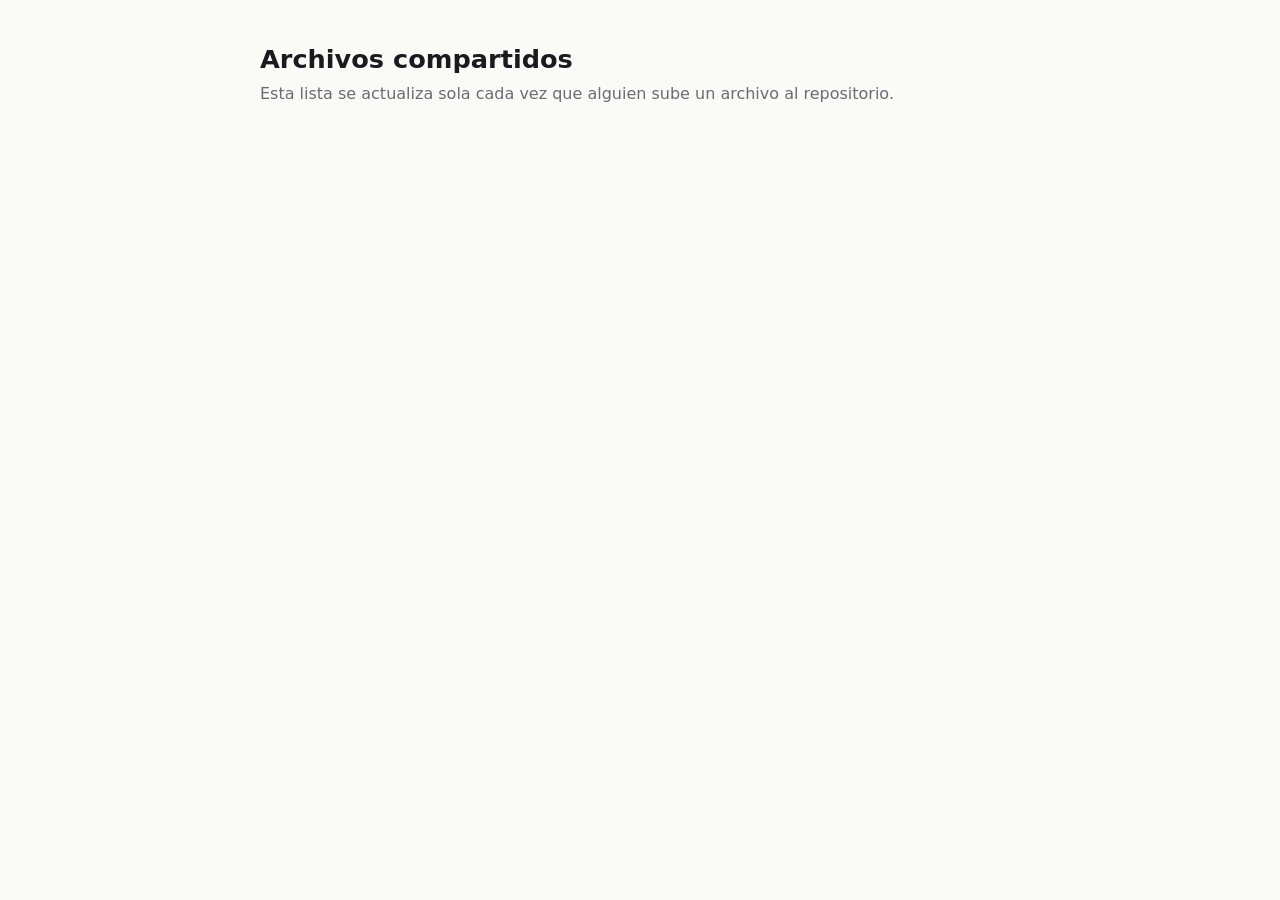
==== public/index.html @ 6417ffc6 "Repositorio inicial para Cloudflare Pages Co-Authored-By: Claude Opus 5.5 <noreply@anthropic.com> Cl" ====
<!doctype html>
<html lang="es">
<head>
  <meta charset="utf-8">
  <meta name="viewport" content="width=device-width, initial-scale=1">
  <title>Archivos compartidos</title>
  <style>
    :root { color-scheme: light dark; --fg:#1b1b1f; --bg:#fafaf7; --mute:#6b6b73; --line:#e3e3dc; --acc:#f38020; }
    @media (prefers-color-scheme: dark) { :root { --fg:#ececf0; --bg:#141416; --mute:#9a9aa3; --line:#2a2a2e; } }
    body { margin:0; font:16px/1.5 system-ui, sans-serif; color:var(--fg); background:var(--bg); }
    main { max-width:760px; margin:0 auto; padding:40px 16px; }
    h1 { margin:0 0 4px; font-size:1.6rem; }
    p { color:var(--mute); margin:0 0 24px; }
    table { width:100%; border-collapse:collapse; }
    td { padding:10px 4px; border-bottom:1px solid var(--line); word-break:break-word; }
    td:last-child { text-align:right; color:var(--mute); white-space:nowrap; }
    a { color:var(--acc); text-decoration:none; } a:hover { text-decoration:underline; }
  </style>
</head>
<body>
  <main>
    <h1>Archivos compartidos</h1>
    <p>Esta lista se actualiza sola cada vez que alguien sube un archivo al repositorio.</p>
    <table>
      <!--LISTA-->
    </table>
  </main>
</body>
</html>
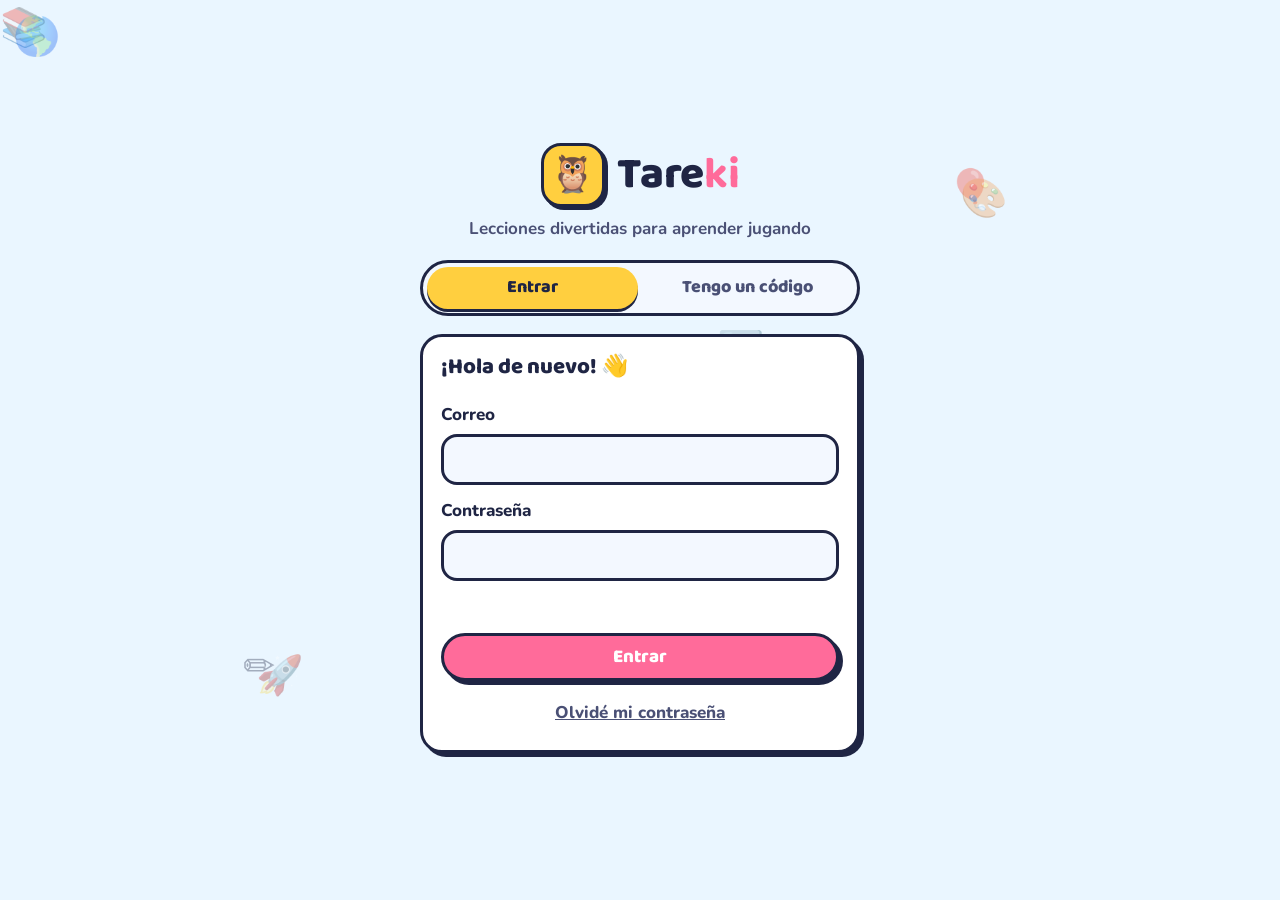
==== commit 8ead4cb8: "Tareki: app de lecciones por niño con cuentas, racha y vista de papás - Familias entran con código d" ====
--- a/public/index.html
+++ b/public/index.html
@@ -1,29 +1,32 @@
 <!doctype html>
-<html lang="es">
+<html lang="es-CO">
 <head>
   <meta charset="utf-8">
-  <meta name="viewport" content="width=device-width, initial-scale=1">
-  <title>Archivos compartidos</title>
-  <style>
-    :root { color-scheme: light dark; --fg:#1b1b1f; --bg:#fafaf7; --mute:#6b6b73; --line:#e3e3dc; --acc:#f38020; }
-    @media (prefers-color-scheme: dark) { :root { --fg:#ececf0; --bg:#141416; --mute:#9a9aa3; --line:#2a2a2e; } }
-    body { margin:0; font:16px/1.5 system-ui, sans-serif; color:var(--fg); background:var(--bg); }
-    main { max-width:760px; margin:0 auto; padding:40px 16px; }
-    h1 { margin:0 0 4px; font-size:1.6rem; }
-    p { color:var(--mute); margin:0 0 24px; }
-    table { width:100%; border-collapse:collapse; }
-    td { padding:10px 4px; border-bottom:1px solid var(--line); word-break:break-word; }
-    td:last-child { text-align:right; color:var(--mute); white-space:nowrap; }
-    a { color:var(--acc); text-decoration:none; } a:hover { text-decoration:underline; }
-  </style>
+  <meta name="viewport" content="width=device-width, initial-scale=1, viewport-fit=cover">
+  <title>Tareki</title>
+  <meta name="description" content="Lecciones divertidas para aprender jugando.">
+  <meta name="theme-color" content="#eaf6ff">
+  <meta name="apple-mobile-web-app-capable" content="yes">
+  <meta name="apple-mobile-web-app-title" content="Tareki">
+  <meta name="robots" content="noindex">
+  <link rel="manifest" href="manifest.webmanifest">
+  <link rel="icon" href="icons/icono.svg" type="image/svg+xml">
+  <link rel="apple-touch-icon" href="icons/apple-touch-icon.png">
+  <link rel="preconnect" href="https://fonts.googleapis.com">
+  <link rel="preconnect" href="https://fonts.gstatic.com" crossorigin>
+  <link rel="stylesheet" href="https://fonts.googleapis.com/css2?family=Baloo+2:wght@600;700;800&family=Nunito:wght@600;700;800;900&display=swap">
+  <link rel="stylesheet" href="css/tareki.css">
 </head>
-<body>
-  <main>
-    <h1>Archivos compartidos</h1>
-    <p>Esta lista se actualiza sola cada vez que alguien sube un archivo al repositorio.</p>
-    <table>
-      <!--LISTA-->
-    </table>
-  </main>
+<body class="sin-menu">
+  <div class="app">
+    <nav class="menu" id="menu" aria-label="Menú principal"></nav>
+    <main class="vista" id="vista" tabindex="-1"></main>
+  </div>
+  <div class="hoja-fondo" id="hojaFondo" hidden></div>
+  <section class="hoja" id="hoja" role="dialog" aria-modal="true" hidden></section>
+  <div class="toast" id="toast" role="status" aria-live="polite" hidden></div>
+  <noscript><p style="padding:24px">Tareki necesita JavaScript para funcionar.</p></noscript>
+  <script src="js/vendor/supabase.js"></script>
+  <script type="module" src="js/main.js"></script>
 </body>
 </html>
--- a/public/css/tareki.css
+++ b/public/css/tareki.css
@@ -0,0 +1,378 @@
+/* =============================================================================
+   tareki.css — Estilo de Tareki (mismo lenguaje visual de las lecciones:
+   bordes gruesos, sombras sólidas, colores vivos, Baloo 2 + Nunito).
+   Celular: una columna y menú abajo. Computador (≥ 900 px): menú lateral y
+   tableros de varias columnas.
+   ============================================================================= */
+
+:root {
+  --bg: #eaf6ff; --ink: #1f2544; --card: #ffffff; --muted: #4a5075; --line: #1f2544; --soft: #f3f8ff;
+  --sun: #ffcf3f; --pink: #ff6b9a; --green: #35b862; --blue: #59c3ff; --purple: #a77bff; --orange: #ff9a4d; --bad: #d6414f;
+  --sun-s: #fff1a8; --pink-s: #ffd1e0; --green-s: #c9f7d6; --blue-s: #d6f0ff; --purple-s: #e3d4ff; --orange-s: #ffe0b8;
+  --on-color: #1f2544;
+  --f-head: "Baloo 2", "Trebuchet MS", system-ui, sans-serif;
+  --f-body: "Nunito", "Trebuchet MS", system-ui, -apple-system, sans-serif;
+  --r: 22px; --sombra: 4px 4px 0 var(--line);
+  --menu-alto: 74px;
+  color-scheme: light;
+}
+@media (prefers-color-scheme: dark) {
+  :root:not([data-theme="light"]) { --bg: #121a33; --ink: #f2f4ff; --card: #1f2a4d; --muted: #b9c0e6; --line: #0a0f22; --soft: #26335c; color-scheme: dark; }
+}
+:root[data-theme="dark"] { --bg: #121a33; --ink: #f2f4ff; --card: #1f2a4d; --muted: #b9c0e6; --line: #0a0f22; --soft: #26335c; color-scheme: dark; }
+
+* { box-sizing: border-box; }
+html { -webkit-text-size-adjust: 100%; }
+body { margin: 0; background: var(--bg); color: var(--ink); font-family: var(--f-body); font-weight: 700; font-size: 17px; line-height: 1.45; min-height: 100dvh; }
+h1, h2, h3 { font-family: var(--f-head); font-weight: 800; line-height: 1.1; margin: 0; }
+p { margin: 0; }
+button, input, select, textarea { font: inherit; color: inherit; }
+a { color: inherit; }
+:focus-visible { outline: 4px solid var(--sun); outline-offset: 2px; }
+[hidden] { display: none !important; }
+.suave { color: var(--muted); }
+.peq { font-size: .86em; }
+.centro { text-align: center; }
+.sr { position: absolute; width: 1px; height: 1px; overflow: hidden; clip: rect(0 0 0 0); white-space: nowrap; }
+body.hoja-abierta { overflow: hidden; }
+
+/* ---------- Estructura ---------- */
+.app { min-height: 100dvh; }
+.vista { padding: calc(14px + env(safe-area-inset-top, 0px)) 16px calc(var(--menu-alto) + 28px + env(safe-area-inset-bottom, 0px)); max-width: 680px; margin: 0 auto; }
+body.sin-menu .vista { padding-bottom: 32px; }
+body.sin-menu .menu { display: none; }
+
+.menu { position: fixed; z-index: 20; left: 0; right: 0; bottom: 0; display: flex; justify-content: space-around; align-items: stretch;
+  background: var(--card); border-top: 3px solid var(--line); padding: 6px 4px calc(6px + env(safe-area-inset-bottom, 0px)); }
+.menu .menu-marca, .menu .menu-perfil, .menu .menu-pie { display: none; }
+.menu-items { display: contents; }
+.menu a, .menu button.menu-item { flex: 1; display: flex; flex-direction: column; align-items: center; justify-content: center; gap: 0; min-width: 0;
+  text-decoration: none; font-family: var(--f-head); font-weight: 800; font-size: .78em; color: var(--muted); border-radius: 16px; padding: 4px 2px; background: none; border: 0; cursor: pointer; }
+.menu .mi-emoji { font-size: 1.7em; line-height: 1.1; transition: transform .2s; }
+.menu a.activo { color: var(--ink); background: var(--sun-s); }
+.menu a.activo .mi-emoji { transform: scale(1.15) rotate(-6deg); }
+:root[data-theme="dark"] .menu a.activo, .oscuro .menu a.activo { color: #1f2544; }
+
+@media (min-width: 900px) {
+  .app { display: grid; grid-template-columns: 252px minmax(0, 1fr); }
+  .menu { position: sticky; top: 0; height: 100dvh; flex-direction: column; justify-content: flex-start; gap: 6px; border-top: 0; border-right: 3px solid var(--line); padding: 22px 14px; }
+  .menu .menu-marca { display: flex; align-items: center; gap: 10px; text-decoration: none; margin: 0 6px 14px; }
+  .menu-items { display: flex; flex-direction: column; gap: 6px; }
+  .menu a, .menu button.menu-item { flex: none; flex-direction: row; justify-content: flex-start; gap: 12px; font-size: 1.05em; padding: 10px 14px; border: 3px solid transparent; }
+  .menu a.activo { border-color: var(--line); box-shadow: 3px 3px 0 var(--line); }
+  .menu a:hover:not(.activo), .menu button.menu-item:hover { background: var(--soft); }
+  .menu .mi-emoji { font-size: 1.5em; }
+  .menu .menu-perfil { display: flex; flex-direction: row; justify-content: flex-start; font-size: 1em; align-items: center; gap: 10px; margin: 0 4px 12px; padding: 10px; background: var(--soft); border: 3px solid var(--line); border-radius: 18px; text-decoration: none; }
+  .menu-perfil .av { width: 44px; height: 44px; font-size: 26px; }
+  .menu-perfil small { display: block; color: var(--muted); font-weight: 700; font-size: .78em; }
+  .menu .menu-pie { display: flex; flex-direction: column; gap: 6px; margin-top: auto; }
+  .vista { max-width: 1180px; margin: 0; padding: 28px 34px 48px; }
+  body.sin-menu .app { display: block; }
+  body.sin-menu .vista { margin: 0 auto; }
+}
+
+/* ---------- Marca ---------- */
+.marca-logo { width: 46px; height: 46px; border-radius: 15px; background: var(--sun); border: 3px solid var(--line); box-shadow: 3px 3px 0 var(--line); display: grid; place-items: center; font-size: 26px; flex: none; }
+.marca-nombre { font-family: var(--f-head); font-weight: 800; font-size: 1.7em; letter-spacing: -.01em; color: var(--ink); }
+.marca-nombre b { color: var(--pink); }
+
+/* ---------- Piezas ---------- */
+.card { background: var(--card); border: 3px solid var(--line); border-radius: var(--r); box-shadow: var(--sombra); padding: 18px; }
+.card.plano { box-shadow: none; }
+.btn { display: inline-flex; align-items: center; justify-content: center; gap: 8px; font-family: var(--f-head); font-weight: 800; font-size: 1.1em; line-height: 1.2;
+  background: var(--pink); color: #fff; border: 3px solid var(--line); border-radius: 999px; padding: 10px 22px; box-shadow: 4px 4px 0 var(--line); cursor: pointer; text-decoration: none; text-align: center; }
+.btn:active { transform: translate(3px, 3px); box-shadow: 1px 1px 0 var(--line); }
+.btn:disabled { opacity: .55; cursor: not-allowed; transform: none; box-shadow: 4px 4px 0 var(--line); }
+.btn.bloque { display: flex; width: 100%; }
+.btn-blanco { background: var(--card); color: var(--ink); }
+.btn-verde { background: var(--green); color: #fff; }
+.btn-azul { background: var(--blue); color: #10233a; }
+.btn-sol { background: var(--sun); color: #1f2544; }
+.btn-wa { background: #25d366; color: #0a2a14; }
+.btn-peligro { background: var(--bad); color: #fff; }
+.btn-peq { font-size: .92em; padding: 6px 14px; box-shadow: 3px 3px 0 var(--line); }
+.btn-redondo { width: 42px; height: 42px; border-radius: 14px; border: 3px solid var(--line); background: var(--card); color: var(--ink); cursor: pointer; font-size: 1.05em; font-weight: 800; flex: none; display: grid; place-items: center; }
+.link { background: none; border: 0; color: var(--muted); text-decoration: underline; cursor: pointer; padding: 6px; font-weight: 800; }
+.chip { display: inline-flex; align-items: center; gap: 4px; background: var(--soft); color: var(--ink); border: 2px solid var(--line); border-radius: 999px; padding: 1px 10px; font-size: .84em; font-weight: 800; white-space: nowrap; }
+.chip.sol { background: var(--sun); color: #1f2544; }
+.chip.verde { background: var(--green-s); color: #0d2a17; }
+.chip.rosa { background: var(--pink); color: #fff; }
+.chip.morado { background: var(--purple-s); color: #2a1a55; }
+.chip.rojo { background: #ffd0d4; color: #6a0d18; }
+.fila { display: flex; align-items: center; gap: 10px; }
+.fila.entre { justify-content: space-between; }
+.fila.envolver { flex-wrap: wrap; }
+.pila { display: grid; gap: 14px; }
+.pila.chica { gap: 8px; }
+.sep { height: 18px; }
+.av { display: inline-grid; place-items: center; border-radius: 50%; border: 3px solid var(--line); background: var(--soft); flex: none; line-height: 1; }
+
+.barra { height: 14px; border: 2px solid var(--line); border-radius: 99px; background: var(--soft); overflow: hidden; }
+.barra i { display: block; height: 100%; background: var(--green); border-radius: 99px; transition: width .6s ease; }
+.barra.sol i { background: var(--sun); } .barra.rosa i { background: var(--pink); } .barra.azul i { background: var(--blue); }
+.barra.verde i { background: var(--green); } .barra.amarillo i { background: var(--sun); } .barra.rojo i { background: var(--bad); }
+.estrellas { letter-spacing: 1px; white-space: nowrap; }
+.estrellas .apagadas { filter: grayscale(1); opacity: .28; }
+
+.titulo-seccion { display: flex; align-items: baseline; justify-content: space-between; gap: 10px; margin: 26px 0 12px; }
+.titulo-seccion h2 { font-size: 1.45em; }
+.titulo-seccion:first-child { margin-top: 0; }
+.cabecera { display: flex; flex-wrap: wrap; align-items: center; justify-content: space-between; gap: 12px; margin-bottom: 18px; }
+.cabecera h1 { font-size: 1.9em; }
+@media (min-width: 900px) { .cabecera h1 { font-size: 2.3em; } }
+
+/* Lulo */
+.lulo { display: flex; align-items: flex-end; gap: 10px; }
+.lulo-buho { font-size: 48px; line-height: 1; flex: none; animation: saltito 2.8s ease-in-out infinite; transform-origin: bottom center; }
+.lulo-globo { flex: 1; background: var(--card); color: var(--ink); border: 3px solid var(--line); border-radius: 18px 18px 18px 4px; padding: 8px 14px; font-weight: 800; box-shadow: 3px 3px 0 var(--line); }
+@keyframes saltito { 0%, 70%, 100% { transform: none; } 78% { transform: translateY(-8px) rotate(-6deg); } 86% { transform: translateY(0) rotate(4deg); } }
+
+/* Formularios */
+.campo { display: grid; gap: 6px; }
+.campo label, .etiqueta { font-weight: 800; }
+.campo small { color: var(--muted); font-weight: 700; }
+input[type=text], input[type=email], input[type=password], input[type=search], input:not([type]), select, textarea {
+  width: 100%; background: var(--soft); border: 3px solid var(--line); border-radius: 16px; padding: 11px 14px; font-weight: 700; font-size: 16px; }
+input:focus, select:focus, textarea:focus { outline: none; background: var(--card); box-shadow: 0 0 0 4px var(--sun); }
+.error { color: var(--bad); font-weight: 800; min-height: 1.4em; }
+.codigo-input { text-transform: uppercase; letter-spacing: .14em; font-family: var(--f-head); font-size: 1.35em !important; text-align: center; }
+
+/* Hoja (ventana) */
+.hoja-fondo { position: fixed; inset: 0; z-index: 50; background: rgba(15, 20, 40, .55); animation: aparecer .2s; }
+.hoja { position: fixed; z-index: 51; left: 0; right: 0; bottom: 0; max-height: 92dvh; display: flex; flex-direction: column; background: var(--card); border: 3px solid var(--line); border-bottom: 0;
+  border-radius: 26px 26px 0 0; padding: 0 18px calc(16px + env(safe-area-inset-bottom, 0px)); animation: subir .25s ease-out; }
+.hoja-agarre { width: 46px; height: 6px; border-radius: 9px; background: var(--soft); margin: 8px auto 4px; flex: none; }
+.hoja-cab { display: flex; align-items: center; justify-content: space-between; gap: 10px; padding: 6px 0 10px; flex: none; }
+.hoja-cab h2 { font-size: 1.45em; }
+.hoja-cuerpo { overflow-y: auto; flex: 1; padding-bottom: 6px; display: grid; gap: 14px; align-content: start; }
+.hoja-pie { display: grid; grid-auto-flow: column; grid-auto-columns: 1fr; gap: 10px; padding-top: 12px; flex: none; }
+@media (min-width: 700px) {
+  .hoja { left: 50%; right: auto; bottom: auto; top: 50%; transform: translate(-50%, -50%); width: min(520px, 92vw); max-height: 86dvh; border-radius: 26px; border-bottom: 3px solid var(--line); box-shadow: 8px 8px 0 var(--line); animation: aparecer .2s; padding-bottom: 18px; }
+  .hoja.ancha { width: min(820px, 94vw); }
+  .hoja-agarre { visibility: hidden; height: 2px; }
+}
+@keyframes subir { from { transform: translateY(100%); } }
+@keyframes aparecer { from { opacity: 0; } }
+
+.toast { position: fixed; z-index: 60; left: 50%; bottom: calc(var(--menu-alto) + 18px + env(safe-area-inset-bottom, 0px)); transform: translateX(-50%); background: var(--ink); color: var(--bg);
+  padding: 10px 18px; border-radius: 999px; font-weight: 800; max-width: min(92vw, 520px); text-align: center; box-shadow: 4px 4px 0 rgba(0, 0, 0, .25); animation: brinco .4s; }
+@media (min-width: 900px) { .toast { bottom: 28px; } }
+@keyframes brinco { 0% { transform: translate(-50%, 20px); opacity: 0; } 60% { transform: translate(-50%, -4px); } }
+.confeti { position: fixed; inset: 0; pointer-events: none; z-index: 70; }
+
+.vacio { text-align: center; display: grid; gap: 8px; justify-items: center; box-shadow: none; border-style: dashed; }
+.vacio-emoji { font-size: 56px; line-height: 1; }
+.vacio h3 { font-size: 1.3em; }
+
+/* ---------- Ingreso ---------- */
+.ingreso { min-height: calc(100dvh - 60px); display: grid; place-items: center; }
+.ingreso-caja { width: 100%; max-width: 440px; display: grid; gap: 18px; }
+.ingreso .marca { display: flex; align-items: center; gap: 12px; justify-content: center; }
+.ingreso .marca-logo { width: 64px; height: 64px; font-size: 36px; border-radius: 20px; }
+.ingreso .marca-nombre { font-size: 2.6em; }
+.ingreso .lema { text-align: center; color: var(--muted); margin-top: -8px; }
+.pestanas { display: grid; grid-template-columns: 1fr 1fr; background: var(--soft); border: 3px solid var(--line); border-radius: 999px; padding: 4px; gap: 4px; }
+.pestanas button { border: 0; background: none; border-radius: 999px; padding: 8px; font-family: var(--f-head); font-weight: 800; font-size: 1.05em; cursor: pointer; color: var(--muted); }
+.pestanas button[aria-selected="true"] { background: var(--sun); color: #1f2544; box-shadow: 0 3px 0 var(--line); }
+.demo-caja { background: var(--soft); border: 2px dashed var(--line); border-radius: 18px; padding: 12px 14px; display: grid; gap: 8px; font-size: .92em; }
+.demo-caja .fila { flex-wrap: wrap; }
+.flotan { position: fixed; inset: 0; pointer-events: none; z-index: -1; overflow: hidden; }
+.flotan span { position: absolute; font-size: 38px; opacity: .35; animation: flotar 9s ease-in-out infinite alternate; }
+@keyframes flotar { to { transform: translate(18px, -26px) rotate(14deg); } }
+@media (prefers-reduced-motion: reduce) { .flotan span, .lulo-buho { animation: none; } }
+
+/* ---------- Perfiles ---------- */
+.perfiles { display: grid; grid-template-columns: repeat(auto-fit, minmax(140px, 1fr)); gap: 16px; }
+.perfil { display: grid; justify-items: center; gap: 8px; padding: 18px 10px; cursor: pointer; text-align: center; color: var(--ink); }
+.perfil:active { transform: translate(3px, 3px); box-shadow: 1px 1px 0 var(--line); }
+.perfil .av { width: 92px; height: 92px; font-size: 54px; }
+.perfil h3 { font-size: 1.35em; }
+.perfil.agregar { border-style: dashed; box-shadow: none; color: var(--muted); }
+.perfil.agregar .av { background: none; border-style: dashed; font-size: 40px; }
+.avatares { display: grid; grid-template-columns: repeat(8, minmax(0, 1fr)); gap: 6px; }
+.avatares button { aspect-ratio: 1; border: 3px solid transparent; border-radius: 14px; background: var(--soft); font-size: 26px; cursor: pointer; padding: 0; }
+.avatares button[aria-pressed="true"] { border-color: var(--line); background: var(--sun); transform: scale(1.08); }
+.colores { display: flex; gap: 8px; flex-wrap: wrap; }
+.colores button { width: 40px; height: 40px; border-radius: 50%; border: 3px solid var(--line); cursor: pointer; }
+.colores button[aria-pressed="true"] { box-shadow: 0 0 0 4px var(--card), 0 0 0 7px var(--line); }
+.grados { display: flex; gap: 6px; flex-wrap: wrap; }
+.grados button { min-width: 48px; border: 3px solid var(--line); border-radius: 14px; background: var(--card); padding: 6px 10px; font-family: var(--f-head); font-weight: 800; cursor: pointer; }
+.grados button[aria-pressed="true"] { background: var(--ink); color: var(--bg); }
+
+/* ---------- Inicio del niño ---------- */
+.tablero { display: grid; gap: 18px; align-items: start; }
+@media (min-width: 900px) { .tablero { grid-template-columns: minmax(0, 1.65fr) minmax(300px, 1fr); gap: 26px; } .tablero .lado { position: sticky; top: 28px; } }
+
+.saludo { position: relative; overflow: hidden; color: #10233a; padding: 20px 20px 18px; }
+.saludo-cab { display: flex; align-items: center; justify-content: space-between; gap: 12px; }
+.saludo h1 { font-size: 2em; }
+.saludo .av-grande { width: 76px; height: 76px; font-size: 46px; background: rgba(255, 255, 255, .6); }
+.saludo .lulo { margin-top: 14px; }
+.saludo .lulo-globo { font-size: .95em; }
+.cifras { display: grid; grid-template-columns: repeat(3, minmax(0, 1fr)); gap: 10px; }
+.cifra { background: var(--card); border: 3px solid var(--line); border-radius: 18px; padding: 10px 8px; text-align: center; display: grid; gap: 0; }
+.cifra b { font-family: var(--f-head); font-size: 1.6em; line-height: 1.1; }
+.cifra span { font-size: .78em; color: var(--muted); font-weight: 800; }
+
+.racha { background: linear-gradient(160deg, #ffb347, #ff6b6b); color: #fff; text-align: center; position: relative; overflow: hidden; }
+.racha.fria { background: linear-gradient(160deg, #8a94c4, #5b6599); }
+.racha .fuego { font-size: 70px; line-height: 1; display: inline-block; animation: llama 1.4s ease-in-out infinite alternate; filter: drop-shadow(0 4px 0 rgba(0, 0, 0, .15)); }
+.racha.fria .fuego { animation: none; filter: grayscale(.6); }
+@keyframes llama { to { transform: scale(1.08) rotate(-4deg); } }
+.racha .numero { font-family: var(--f-head); font-size: 3.2em; line-height: .9; text-shadow: 3px 3px 0 rgba(0, 0, 0, .18); }
+.racha .que { font-family: var(--f-head); font-size: 1.15em; }
+.racha p { font-size: .92em; opacity: .95; margin-top: 4px; }
+.semana { display: grid; grid-template-columns: repeat(7, minmax(0, 1fr)); gap: 6px; margin-top: 14px; }
+.semana div { display: grid; justify-items: center; gap: 3px; font-size: .78em; font-weight: 800; }
+.semana i { width: 34px; height: 34px; border-radius: 50%; border: 3px solid rgba(255, 255, 255, .85); background: rgba(255, 255, 255, .2); display: grid; place-items: center; font-style: normal; font-size: 17px; }
+.semana .si i { background: #fff; }
+.semana .hoy i { box-shadow: 0 0 0 3px rgba(31, 37, 68, .35); }
+.semana .hoy span { text-decoration: underline; text-underline-offset: 3px; }
+@media (prefers-reduced-motion: reduce) { .racha .fuego { animation: none; } }
+
+.lecciones { display: grid; gap: 14px; }
+@media (min-width: 640px) { .lecciones.rejilla { grid-template-columns: repeat(2, minmax(0, 1fr)); } }
+.leccion { display: grid; grid-template-columns: auto minmax(0, 1fr); gap: 14px; align-items: center; cursor: pointer; text-align: left; width: 100%; color: var(--ink); position: relative; text-decoration: none; }
+.leccion:active { transform: translate(3px, 3px); box-shadow: 1px 1px 0 var(--line); }
+.leccion:hover { transform: translate(-1px, -1px); box-shadow: 6px 6px 0 var(--line); }
+.leccion .icono { width: 66px; height: 66px; border-radius: 20px; border: 3px solid var(--line); display: grid; place-items: center; font-size: 36px; color: #1f2544; }
+.leccion h3 { font-size: 1.22em; }
+.leccion .meta { font-size: .85em; color: var(--muted); margin-top: 2px; }
+.leccion .barra { margin-top: 8px; height: 12px; }
+.leccion .pie { display: flex; align-items: center; justify-content: space-between; gap: 8px; margin-top: 6px; font-size: .85em; font-weight: 800; }
+.sello-nueva { position: absolute; top: -12px; right: 12px; background: var(--pink); color: #fff; border: 3px solid var(--line); border-radius: 999px; padding: 0 12px; font-family: var(--f-head); font-weight: 800; transform: rotate(4deg); animation: latido 1.6s ease-in-out infinite; }
+@keyframes latido { 50% { transform: rotate(4deg) scale(1.08); } }
+.leccion.terminada .icono::after { content: "✅"; position: absolute; font-size: 22px; transform: translate(26px, 24px); }
+.leccion.terminada .icono { position: relative; }
+.leccion.nueva { border-color: var(--pink); box-shadow: 4px 4px 0 var(--pink); }
+
+.destacada { display: grid; gap: 12px; background: var(--blue-s); color: #10233a; }
+.destacada .fila { align-items: flex-start; }
+.destacada h2 { font-size: 1.5em; }
+.destacada .icono { width: 76px; height: 76px; border-radius: 22px; border: 3px solid var(--line); display: grid; place-items: center; font-size: 44px; flex: none; }
+
+.medallas { display: grid; grid-template-columns: repeat(auto-fill, minmax(104px, 1fr)); gap: 12px; }
+.medalla { display: grid; justify-items: center; text-align: center; gap: 4px; padding: 14px 8px; }
+.medalla .m { font-size: 46px; line-height: 1; }
+.medalla b { font-family: var(--f-head); font-size: 1.05em; line-height: 1.1; }
+.medalla small { font-size: .74em; color: var(--muted); line-height: 1.2; }
+.medalla.bloqueada { box-shadow: none; border-style: dashed; background: var(--soft); }
+.medalla.bloqueada .m { filter: grayscale(1); opacity: .3; }
+.medalla.ganada { background: var(--sun-s); color: #1f2544; }
+.medalla.ganada small { color: #4a5075; }
+
+/* ---------- Visor de lección ---------- */
+body.en-leccion .menu { display: none; }
+body.en-leccion .vista { padding: 0; max-width: none; margin: 0; }
+body.en-leccion .app { display: block; }
+.visor { position: fixed; inset: 0; z-index: 30; display: flex; flex-direction: column; background: var(--bg); }
+.visor-barra { display: flex; align-items: center; gap: 10px; padding: calc(8px + env(safe-area-inset-top, 0px)) 12px 8px; background: var(--card); border-bottom: 3px solid var(--line); flex: none; }
+.visor-barra .btn { padding: 6px 14px; font-size: 1em; box-shadow: 3px 3px 0 var(--line); flex: none; }
+.visor-barra .titulo { min-width: 0; flex: 1; }
+.visor-barra strong { display: block; font-family: var(--f-head); font-size: 1.1em; white-space: nowrap; overflow: hidden; text-overflow: ellipsis; }
+.visor-barra small { display: block; color: var(--muted); font-size: .78em; }
+.guardado { font-size: .8em; font-weight: 800; color: var(--muted); white-space: nowrap; }
+.guardado.ok { color: var(--green); }
+.visor-cuerpo { flex: 1; display: flex; min-height: 0; }
+.visor iframe { flex: 1; width: 100%; height: 100%; border: 0; background: var(--bg); }
+.visor-lado { display: none; }
+.visor .cargando { flex: 1; display: grid; place-items: center; text-align: center; gap: 10px; }
+.visor .cargando .lulo-buho { font-size: 70px; }
+@media (min-width: 1100px) {
+  .visor-cuerpo { padding: 0 0 0 0; }
+  .visor iframe { max-width: 760px; margin: 0 auto; border-left: 3px solid var(--line); border-right: 3px solid var(--line); }
+  .visor-lado { display: flex; flex-direction: column; gap: 14px; width: 340px; flex: none; padding: 18px 22px 18px 18px; overflow-y: auto; overflow-x: hidden; border-left: 3px solid var(--line); background: var(--soft); }
+  .visor-lado > * { flex: none; min-width: 0; }
+  .visor-cuerpo::before { content: ""; width: 0; }
+}
+.mini-juegos { display: grid; gap: 6px; }
+.mini-juegos div { display: flex; align-items: center; justify-content: space-between; gap: 8px; background: var(--card); border: 2px solid var(--line); border-radius: 12px; padding: 4px 10px; font-size: .9em; }
+.mini-juegos span:first-child { min-width: 0; overflow: hidden; text-overflow: ellipsis; white-space: nowrap; }
+
+/* ---------- Papás ---------- */
+.selector-ninos { display: flex; gap: 8px; overflow-x: auto; padding: 2px 2px 8px; }
+.selector-ninos button { flex: none; display: flex; align-items: center; gap: 8px; background: var(--card); border: 3px solid var(--line); border-radius: 999px; padding: 4px 16px 4px 6px; font-family: var(--f-head); font-weight: 800; font-size: 1.05em; cursor: pointer; box-shadow: 3px 3px 0 var(--line); color: var(--ink); }
+.selector-ninos .av { width: 34px; height: 34px; font-size: 20px; border-width: 2px; }
+.selector-ninos button[aria-pressed="true"] { background: var(--sun); color: #1f2544; }
+.kpis { display: grid; grid-template-columns: repeat(2, minmax(0, 1fr)); gap: 12px; }
+@media (min-width: 900px) { .kpis { grid-template-columns: repeat(4, minmax(0, 1fr)); } }
+.kpi { display: grid; gap: 2px; padding: 14px 16px; }
+.kpi span { color: var(--muted); font-size: .85em; font-weight: 800; }
+.kpi b { font-family: var(--f-head); font-size: 2em; line-height: 1.05; }
+.kpi small { color: var(--muted); font-size: .8em; }
+.kpi .em { font-size: 1.2em; }
+.columnas { display: grid; gap: 18px; align-items: start; }
+@media (min-width: 900px) { .columnas { grid-template-columns: repeat(2, minmax(0, 1fr)); } .columnas .ancho { grid-column: 1 / -1; } }
+.card h2 { font-size: 1.3em; margin-bottom: 10px; }
+.card h2 small { font-family: var(--f-body); font-size: .62em; color: var(--muted); font-weight: 700; }
+.consejos { display: grid; gap: 10px; }
+.consejo { display: grid; grid-template-columns: auto minmax(0, 1fr); gap: 12px; align-items: start; border: 2px solid var(--line); border-radius: 16px; padding: 10px 12px; background: var(--soft); }
+.consejo .em { font-size: 28px; line-height: 1.1; }
+.consejo b { display: block; font-family: var(--f-head); font-size: 1.05em; line-height: 1.2; }
+.consejo p { font-size: .92em; margin-top: 2px; }
+.consejo.alerta { border-left: 8px solid var(--bad); }
+.consejo.bien { border-left: 8px solid var(--green); }
+.consejo.idea { border-left: 8px solid var(--sun); }
+.temas { display: grid; gap: 10px; }
+.tema { display: grid; grid-template-columns: minmax(0, 1.3fr) minmax(0, 1fr) auto; gap: 10px; align-items: center; font-size: .92em; }
+.tema span { min-width: 0; }
+.tema small { display: block; color: var(--muted); font-size: .82em; }
+.grafico { display: flex; align-items: flex-end; gap: 8px; height: calc(var(--alto) + 40px); padding-top: 4px; }
+.g-col { flex: 1; min-width: 0; max-width: 64px; height: 100%; display: flex; flex-direction: column; justify-content: flex-end; align-items: center; gap: 3px; }
+.g-col b { font-size: .78em; }
+.g-col i { width: 100%; border-radius: 8px 8px 3px 3px; border: 2px solid var(--line); background: var(--blue); max-height: var(--alto); }
+.g-col i.verde { background: var(--green); } .g-col i.amarillo { background: var(--sun); } .g-col i.rojo { background: var(--bad); } .g-col i.rosa { background: var(--pink); } .g-col i.vacio { background: var(--soft); border-style: dashed; }
+.g-col small { font-size: .7em; color: var(--muted); white-space: nowrap; overflow: hidden; text-overflow: ellipsis; max-width: 100%; border-top: 2px solid var(--line); width: 100%; text-align: center; padding-top: 2px; }
+.lista-lecciones { display: grid; gap: 10px; }
+.fila-leccion { display: grid; grid-template-columns: auto minmax(0, 1fr) auto; gap: 12px; align-items: center; border: 2px solid var(--line); border-radius: 16px; padding: 10px 12px; background: var(--soft); cursor: pointer; text-align: left; width: 100%; color: var(--ink); }
+.fila-leccion:hover { background: var(--card); }
+.fila-leccion .icono { width: 44px; height: 44px; border-radius: 14px; border: 2px solid var(--line); display: grid; place-items: center; font-size: 24px; color: #1f2544; }
+.fila-leccion b { display: block; line-height: 1.2; }
+.fila-leccion small { color: var(--muted); }
+.fila-leccion .barra { height: 9px; margin-top: 5px; }
+.nota { display: inline-grid; place-items: center; min-width: 54px; height: 54px; border-radius: 50%; border: 3px solid var(--line); font-family: var(--f-head); font-size: 1.3em; color: #1f2544; }
+.nota.sup { background: #c9f7d6; } .nota.alt { background: #d6f0ff; } .nota.bas { background: #fff1a8; } .nota.baj { background: #ffd9c9; } .nota.sin { background: var(--soft); color: var(--muted); font-size: .9em; }
+ul.limpia { margin: 0; padding-left: 1.2em; display: grid; gap: 6px; }
+.detalle-tips h3 { font-size: 1.1em; margin: 6px 0; }
+
+/* ---------- Equipo ---------- */
+.tabla { display: grid; gap: 8px; }
+.tabla-fila { display: grid; grid-template-columns: auto minmax(0, 1fr) auto; gap: 12px; align-items: center; background: var(--card); border: 3px solid var(--line); border-radius: 18px; padding: 10px 14px; color: var(--ink); text-decoration: none; text-align: left; width: 100%; cursor: pointer; }
+.tabla-fila:hover { box-shadow: 3px 3px 0 var(--line); }
+.tabla-fila .av { width: 46px; height: 46px; font-size: 26px; }
+.tabla-fila b { display: block; }
+.tabla-fila small { color: var(--muted); }
+.tabla-fila .lado-der { display: flex; gap: 6px; align-items: center; flex-wrap: wrap; justify-content: flex-end; }
+@media (max-width: 520px) { .tabla-fila .lado-der .chip:not(:first-child) { display: none; } }
+.zona-archivo { position: relative; display: grid; place-items: center; text-align: center; gap: 6px; min-height: 150px; border: 3px dashed var(--line); border-radius: 22px; background: var(--soft); padding: 18px; cursor: pointer; }
+.zona-archivo.encima { background: var(--sun-s); color: #1f2544; }
+.zona-archivo input { position: absolute; inset: 0; opacity: 0; cursor: pointer; }
+.zona-archivo .em { font-size: 46px; line-height: 1; }
+.alerta-caja { border: 3px solid var(--bad); background: #ffe3e6; color: #4a0d16; border-radius: 16px; padding: 10px 14px; font-size: .95em; }
+.ok-caja { border: 3px solid var(--green); background: #dff7e6; color: #0d2a17; border-radius: 16px; padding: 10px 14px; font-size: .95em; }
+.codigo-grande { font-family: var(--f-head); font-size: 2.1em; letter-spacing: .1em; text-align: center; background: var(--sun); color: #1f2544; border: 3px solid var(--line); border-radius: 18px; padding: 8px; box-shadow: var(--sombra); user-select: all; }
+.resultados-nino { display: grid; gap: 6px; max-height: 260px; overflow-y: auto; }
+.resultados-nino button { display: flex; align-items: center; gap: 10px; text-align: left; border: 2px solid var(--line); border-radius: 14px; background: var(--card); padding: 6px 10px; cursor: pointer; color: var(--ink); }
+.resultados-nino button[aria-pressed="true"] { background: var(--sun); color: #1f2544; }
+.resultados-nino .av { width: 34px; height: 34px; font-size: 20px; border-width: 2px; }
+.materias { display: flex; flex-wrap: wrap; gap: 6px; }
+.materias button { border: 3px solid var(--line); border-radius: 999px; background: var(--card); padding: 4px 12px; font-weight: 800; cursor: pointer; color: var(--ink); }
+.materias button[aria-pressed="true"] { background: var(--ink); color: var(--bg); }
+.banda-demo { background: repeating-linear-gradient(45deg, var(--sun), var(--sun) 12px, #ffe27a 12px, #ffe27a 24px); color: #1f2544; border: 3px solid var(--line); border-radius: 16px; padding: 8px 14px; font-size: .88em; display: flex; gap: 10px; align-items: center; justify-content: space-between; flex-wrap: wrap; margin-bottom: 16px; }
+
+/* Códigos en celular: los botones bajan a otra línea */
+@media (max-width: 520px) {
+  .tabla-fila.codigo { grid-template-columns: auto minmax(0, 1fr); }
+  .tabla-fila.codigo .lado-der { grid-column: 1 / -1; justify-content: flex-start; }
+  .tabla-fila.codigo .lado-der .chip { display: inline-flex !important; }
+}
+
+/* Subir varias lecciones */
+.icono-mini { width: 38px; height: 38px; border-radius: 12px; border: 2px solid var(--line); display: grid; place-items: center; font-size: 20px; flex: none; color: #1f2544; }
+.cortar { min-width: 0; overflow: hidden; text-overflow: ellipsis; white-space: nowrap; }
+.rejilla-subir { display: grid; gap: 10px; }
+@media (min-width: 900px) { .rejilla-subir { grid-template-columns: minmax(0, 1.4fr) minmax(0, .9fr) minmax(0, 1.2fr); } }
+
+/* Lista de juegos del visor: que las estrellas no empujen la tarjeta */
+.mini-juegos div { min-width: 0; }
+.mini-juegos .estrellas { flex: none; font-size: .82em; letter-spacing: 0; }
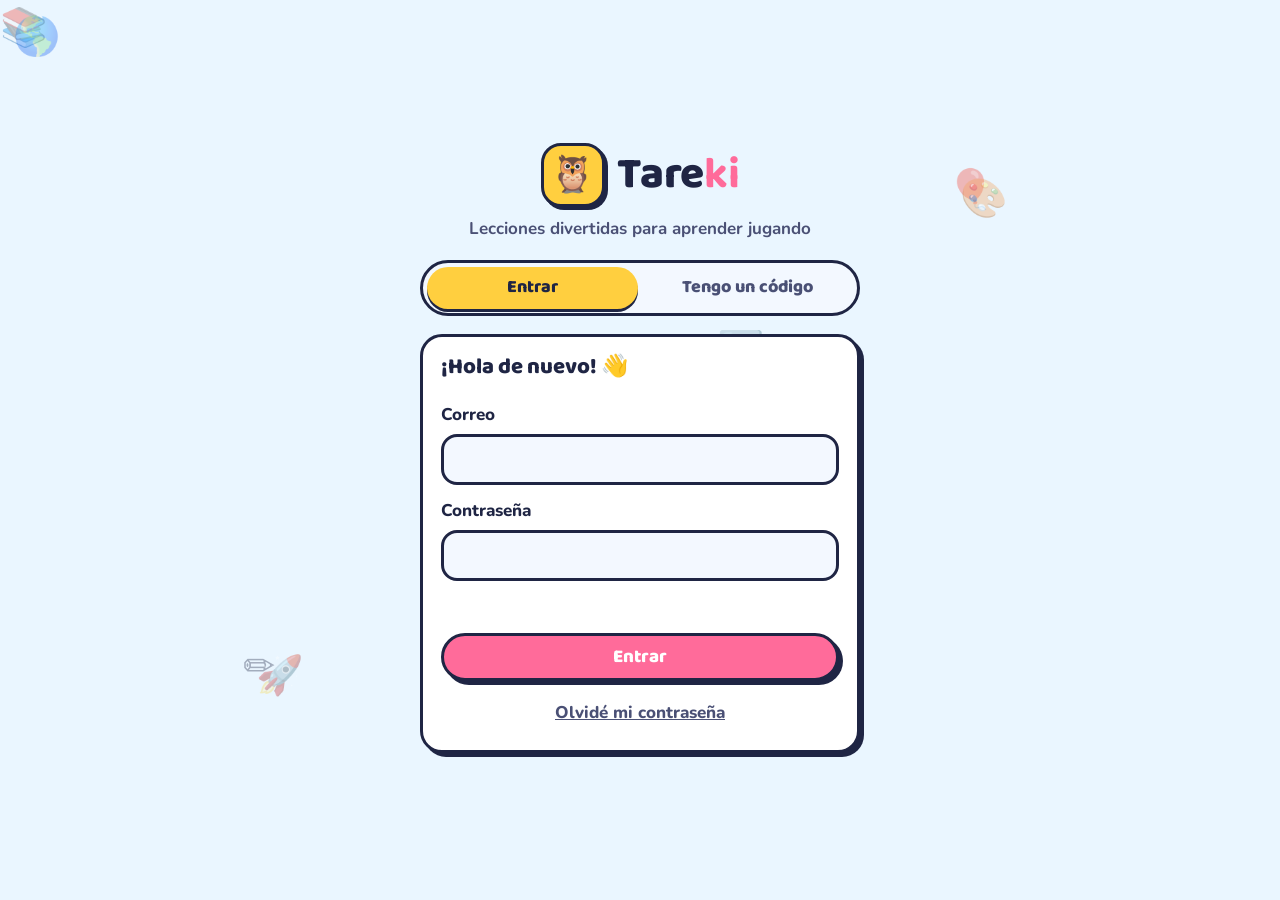
==== commit 007649b0: "Avisos: pista cuando el navegador esconde el permiso y ayuda si el aviso no aparece Co-Authored-By: " ====
--- a/public/index.html
+++ b/public/index.html
@@ -7,6 +7,7 @@
   <meta name="description" content="Lecciones divertidas para aprender jugando.">
   <meta name="theme-color" content="#eaf6ff">
   <meta name="apple-mobile-web-app-capable" content="yes">
+  <meta name="mobile-web-app-capable" content="yes">
   <meta name="apple-mobile-web-app-title" content="Tareki">
   <meta name="robots" content="noindex">
   <link rel="manifest" href="manifest.webmanifest">
--- a/public/css/tareki.css
+++ b/public/css/tareki.css
@@ -376,3 +376,17 @@
 /* Lista de juegos del visor: que las estrellas no empujen la tarjeta */
 .mini-juegos div { min-width: 0; }
 .mini-juegos .estrellas { flex: none; font-size: .82em; letter-spacing: 0; }
+
+/* Tarjeta de avisos */
+.ayuda-avisos { margin-top: 6px; font-size: .9em; }
+.ayuda-avisos summary { cursor: pointer; font-weight: 800; text-decoration: underline; }
+.ayuda-avisos ul { margin-top: 8px; }
+.tarjeta-avisos .em { font-size: 34px; line-height: 1; flex: none; }
+.tarjeta-avisos b { font-family: var(--f-head); font-size: 1.15em; }
+.tarjeta-avisos.apagados, .tarjeta-avisos.instalar-ios { background: var(--sun-s); color: #1f2544; }
+.tarjeta-avisos.apagados .suave, .tarjeta-avisos.instalar-ios .suave { color: #4a5075; }
+.tarjeta-avisos.activos { background: var(--green-s); color: #0d2a17; }
+.tarjeta-avisos.activos .suave { color: #2a4a33; }
+.tarjeta-avisos.bloqueados { background: #ffe3e6; color: #4a0d16; }
+.pasos-ios { margin-top: 8px; }
+.pasos-ios li { margin-bottom: 4px; }
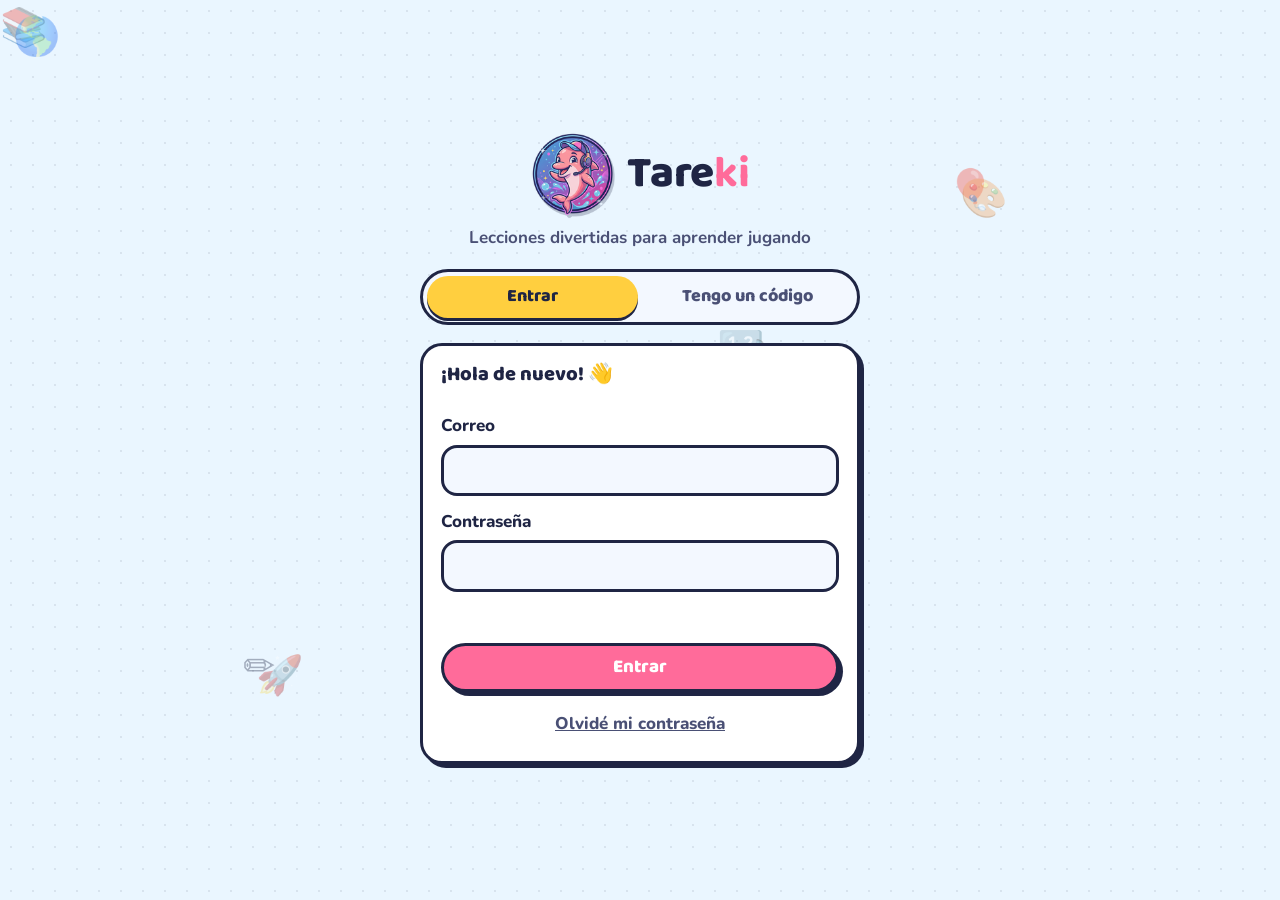
==== commit 40ea4338: "Nueva mascota: Lulo, el delfín rosado (reemplaza al búho) - Logo, globo de Lulo, pantalla de carga y" ====
--- a/public/index.html
+++ b/public/index.html
@@ -11,7 +11,7 @@
   <meta name="apple-mobile-web-app-title" content="Tareki">
   <meta name="robots" content="noindex">
   <link rel="manifest" href="manifest.webmanifest">
-  <link rel="icon" href="icons/icono.svg" type="image/svg+xml">
+  <link rel="icon" href="icons/favicon-64.png" type="image/png">
   <link rel="apple-touch-icon" href="icons/apple-touch-icon.png">
   <link rel="preconnect" href="https://fonts.googleapis.com">
   <link rel="preconnect" href="https://fonts.gstatic.com" crossorigin>
--- a/public/css/tareki.css
+++ b/public/css/tareki.css
@@ -378,6 +378,7 @@
 .mini-juegos .estrellas { flex: none; font-size: .82em; letter-spacing: 0; }
 
 /* Tarjeta de avisos */
+.diag-avisos { display: grid; gap: 4px; background: var(--card); color: var(--ink); border: 2px dashed var(--line); border-radius: 14px; padding: 8px 12px; font-size: .88em; }
 .ayuda-avisos { margin-top: 6px; font-size: .9em; }
 .ayuda-avisos summary { cursor: pointer; font-weight: 800; text-decoration: underline; }
 .ayuda-avisos ul { margin-top: 8px; }
@@ -390,3 +391,271 @@
 .tarjeta-avisos.bloqueados { background: #ffe3e6; color: #4a0d16; }
 .pasos-ios { margin-top: 8px; }
 .pasos-ios li { margin-bottom: 4px; }
+
+/* Mensualidad: aviso de vencimiento y datos de pago */
+.banner-vence { display: grid; grid-template-columns: auto minmax(0, 1fr); gap: 10px 12px; align-items: center; background: var(--sun-s); color: #1f2544; margin-bottom: 18px; }
+.banner-vence .em { font-size: 34px; }
+.banner-vence b { font-family: var(--f-head); font-size: 1.1em; }
+.banner-vence .btn { grid-column: 1 / -1; justify-self: start; }
+@media (min-width: 700px) { .banner-vence { grid-template-columns: auto minmax(0, 1fr) auto; } .banner-vence .btn { grid-column: auto; } }
+.pago { display: grid; gap: 10px; }
+.pago-valor, .pago-llave { display: grid; gap: 2px; background: var(--soft); border: 2px solid var(--line); border-radius: 16px; padding: 10px 14px; }
+.pago-valor span, .pago-llave span { font-size: .85em; color: var(--muted); font-weight: 800; }
+.pago-valor b { font-family: var(--f-head); font-size: 1.8em; }
+.pago-llave b { font-family: var(--f-head); font-size: 1.4em; letter-spacing: .02em; overflow-wrap: anywhere; user-select: all; }
+.pago-llave .btn { justify-self: start; margin-top: 4px; }
+.dias30 { display: grid; grid-template-columns: repeat(15, minmax(0, 1fr)); gap: 4px; }
+@media (min-width: 700px) { .dias30 { grid-template-columns: repeat(30, minmax(0, 1fr)); } }
+.dias30 i { aspect-ratio: 1; border-radius: 5px; border: 1.5px solid var(--line); background: var(--soft); }
+.dias30 i.n1 { background: #bff0cf; } .dias30 i.n2 { background: #6fd394; } .dias30 i.n3 { background: var(--green); }
+.dias30 i.hoy { outline: 3px solid var(--sun); outline-offset: 1px; }
+.historial { display: grid; gap: 8px; }
+.historial div { display: grid; grid-template-columns: auto minmax(0, 1fr); gap: 10px; align-items: start; background: var(--soft); border: 2px solid var(--line); border-radius: 14px; padding: 8px 12px; font-size: .92em; }
+.historial .em { font-size: 22px; }
+.historial small { display: block; color: var(--muted); }
+.filtros { display: flex; gap: 6px; overflow-x: auto; padding: 2px 2px 10px; }
+.filtros button { flex: none; border: 3px solid var(--line); border-radius: 999px; background: var(--card); color: var(--ink); padding: 4px 14px; font-weight: 800; cursor: pointer; }
+.filtros button[aria-pressed="true"] { background: var(--ink); color: var(--bg); }
+
+/* =============================================================================
+   Pulido v2 — más orden y aire, conservando el estilo (bordes gruesos, sombras
+   sólidas, colores vivos). Regla general: lo que está DENTRO de una tarjeta va
+   liviano (fondo suave, borde fino, sin sombra) para que se lea la jerarquía.
+   ============================================================================= */
+:root { --sombra-sm: 2px 2px 0 var(--line); }
+
+/* Fondo con puntitos suaves, como en las lecciones */
+body { background-image: radial-gradient(color-mix(in srgb, var(--line) 9%, transparent) 1.2px, transparent 1.4px); background-size: 22px 22px; background-attachment: fixed; }
+
+/* Encabezados de página y de sección */
+.cabecera { margin-bottom: 20px; }
+.cabecera h1 { font-size: 1.8em; letter-spacing: -.01em; }
+@media (min-width: 900px) { .cabecera h1 { font-size: 2.2em; } }
+.titulo-seccion { margin: 28px 0 12px; }
+.titulo-seccion h2 { font-size: 1.3em; }
+.card > h2:first-child, .card > .pila > h2:first-child { display: flex; align-items: center; gap: 8px; font-size: 1.18em; margin-bottom: 14px; }
+.card h2 small { margin-left: 4px; }
+
+/* Cifras (KPI) parejas */
+.kpis { gap: 14px; }
+.kpi { gap: 4px; padding: 14px 16px 16px; }
+.kpi span { font-size: .8em; letter-spacing: .02em; }
+.kpi b { font-size: 1.85em; }
+.kpi small { line-height: 1.3; }
+
+/* Filas dentro de tarjetas: livianas */
+.card .tabla { gap: 8px; }
+.card .tabla-fila, .card .fila-leccion { border-width: 2px; box-shadow: none; background: var(--soft); border-radius: 16px; padding: 10px 12px; }
+.card .tabla-fila:hover, .card .fila-leccion:hover { background: var(--card); box-shadow: var(--sombra-sm); }
+.tabla-fila { box-shadow: var(--sombra-sm); transition: transform .12s, box-shadow .12s; }
+.tabla-fila:hover { transform: translate(-1px, -1px); box-shadow: 4px 4px 0 var(--line); }
+.tabla-fila .av { width: 44px; height: 44px; font-size: 24px; border-width: 2px; }
+.tabla-fila b { font-family: var(--f-head); font-size: 1.08em; }
+.chip { min-height: 26px; }
+
+/* Consejos: color suave según el tipo, sin bordes pesados */
+.consejo, .consejo.alerta, .consejo.bien, .consejo.idea { border: 0; border-radius: 16px; padding: 12px 14px 12px 18px; }
+.consejo.alerta { background: color-mix(in srgb, var(--bad) 10%, var(--card)); box-shadow: inset 6px 0 0 var(--bad); }
+.consejo.bien { background: color-mix(in srgb, var(--green) 12%, var(--card)); box-shadow: inset 6px 0 0 var(--green); }
+.consejo.idea { background: color-mix(in srgb, var(--sun) 18%, var(--card)); box-shadow: inset 6px 0 0 var(--sun); }
+
+/* Temas y listas de juegos un poco más aireadas */
+.temas { gap: 12px; }
+.mini-juegos div { border-width: 1.5px; padding: 6px 10px; }
+
+/* Inicio del niño: racha compacta (solo celular) */
+.racha-cel { display: flex; align-items: center; gap: 12px; margin-top: 14px; padding: 10px 14px; border: 3px solid var(--line); border-radius: 20px; box-shadow: var(--sombra); background: linear-gradient(120deg, #ffb347, #ff6b6b); color: #fff; }
+.racha-cel.fria { background: linear-gradient(120deg, #8a94c4, #5b6599); }
+.racha-cel .fuego { font-size: 34px; line-height: 1; }
+.racha-cel .rc-num { display: grid; line-height: 1; }
+.racha-cel .rc-num b { font-family: var(--f-head); font-size: 1.9em; }
+.racha-cel .rc-num small { font-weight: 800; font-size: .8em; }
+.racha-cel .rc-semana { margin-left: auto; display: flex; gap: 5px; }
+.racha-cel .rc-semana i { width: 14px; height: 14px; border-radius: 50%; border: 2px solid rgba(255, 255, 255, .9); background: rgba(255, 255, 255, .25); }
+.racha-cel .rc-semana i.si { background: #fff; }
+.racha-cel .rc-semana i.hoy { box-shadow: 0 0 0 2px rgba(31, 37, 68, .5); }
+@media (min-width: 900px) { .racha-cel { display: none; } }
+@media (max-width: 899px) { .solo-pc { display: none; } }
+
+/* Aviso de "vence pronto": más compacto */
+.banner-vence { margin-bottom: 0; padding: 12px 14px; gap: 6px 12px; box-shadow: var(--sombra-sm); }
+.banner-vence .em { font-size: 28px; }
+.banner-vence b { font-size: 1em; }
+.banner-vence p { margin-top: 2px; }
+.tablero .lado .banner-vence { grid-template-columns: auto minmax(0, 1fr); }
+.tablero .lado .banner-vence .btn { grid-column: 1 / -1; }
+
+/* Papás: zona "Tu cuenta" */
+.cuenta { display: grid; gap: 14px; align-items: start; }
+@media (min-width: 900px) { .cuenta { grid-template-columns: minmax(0, 1fr) minmax(0, 1.4fr); } }
+.cuenta-pago { display: grid; grid-template-columns: auto minmax(0, 1fr) auto; gap: 12px; align-items: center; padding: 14px 16px; }
+.cuenta-pago .em { font-size: 30px; }
+.cuenta-pago b { display: block; font-family: var(--f-head); font-size: 1.35em; line-height: 1.1; }
+.cuenta-pago small { display: block; }
+.cuenta-pago.pronto { background: var(--sun-s); color: #1f2544; }
+.cuenta-pago.pronto .suave { color: #4a5075; }
+.tarjeta-avisos { padding: 14px 16px; box-shadow: var(--sombra-sm); }
+.tarjeta-avisos .em { font-size: 28px; }
+
+/* Dinero */
+.campo-pesos { display: flex; align-items: center; gap: 0; background: var(--soft); border: 3px solid var(--line); border-radius: 16px; overflow: hidden; }
+.campo-pesos span { padding: 0 4px 0 14px; font-family: var(--f-head); font-weight: 800; font-size: 1.15em; color: var(--muted); }
+.campo-pesos input { border: 0 !important; background: transparent !important; box-shadow: none !important; font-family: var(--f-head); font-size: 1.15em !important; padding-left: 4px; }
+.campo-pesos:focus-within { background: var(--card); box-shadow: 0 0 0 4px var(--sun); }
+
+/* Menú: detalles */
+.menu { box-shadow: 0 -4px 0 rgba(31, 37, 68, .06); }
+@media (min-width: 900px) {
+  .menu { box-shadow: none; background: color-mix(in srgb, var(--card) 92%, var(--bg)); }
+  .menu-items::before { content: "Menú"; display: block; margin: 0 14px 4px; font-size: .72em; font-weight: 800; letter-spacing: .08em; text-transform: uppercase; color: var(--muted); }
+}
+
+/* Hojas (ventanas): pie fijo más claro */
+.hoja-pie { border-top: 2px dashed var(--soft); }
+
+/* Pulido v2 — celular */
+.card > h2:first-child { flex-wrap: wrap; row-gap: 2px; }
+.acciones-acceso { display: grid; gap: 10px; }
+@media (min-width: 560px) { .acciones-acceso { display: flex; flex-wrap: wrap; } }
+.acciones-acceso .btn { justify-content: center; }
+@media (max-width: 899px) {
+  .card > h2:first-child small { flex-basis: 100%; margin-left: 0; }
+  .kpi b { font-size: 1.45em; }
+  .kpi { padding: 12px 14px 14px; }
+  .cabecera h1 { font-size: 1.65em; }
+  .cuenta-pago { grid-template-columns: auto minmax(0, 1fr); }
+  .cuenta-pago .btn { grid-column: 1 / -1; justify-self: start; }
+}
+
+/* El botón activo del menú siempre con letra oscura (su fondo es amarillo claro) */
+.menu a.activo { color: #1f2544; }
+
+/* =============================================================================
+   Animaciones (se apagan con "reducir movimiento")
+   ============================================================================= */
+@keyframes entraArriba { from { opacity: 0; transform: translateY(16px) scale(.97); } }
+@keyframes entraPantalla { from { opacity: 0; transform: translateY(6px); } }
+@keyframes rebote { 0% { transform: scale(1); } 40% { transform: scale(1.18) rotate(-6deg); } 70% { transform: scale(.95); } 100% { transform: scale(1); } }
+@keyframes flotarSuave { 50% { transform: translateY(-4px); } }
+@keyframes parpadeo { 0%, 92%, 100% { transform: scaleY(1); } 95% { transform: scaleY(.1); } }
+.pantalla { animation: entraPantalla .3s ease-out; }
+.entra { animation: entraArriba .5s cubic-bezier(.2, .9, .3, 1.2) both; animation-delay: calc(var(--i, 0) * 45ms); }
+.btn { transition: transform .14s ease, box-shadow .14s ease, filter .14s ease; }
+.btn:hover:not(:disabled) { transform: translate(-1px, -1px); box-shadow: 5px 5px 0 var(--line); filter: saturate(1.08); }
+.btn:active:not(:disabled) { transform: translate(3px, 3px) scale(.98); box-shadow: 1px 1px 0 var(--line); }
+.card.cifra, .kpi { transition: transform .15s ease, box-shadow .15s ease; }
+.kpi:hover, .cifra:hover { transform: translateY(-2px); }
+.menu a.activo .mi-emoji { animation: rebote .5s ease; }
+.menu a:hover .mi-emoji { transform: scale(1.12) rotate(-4deg); }
+.saludo .av-grande { animation: flotarSuave 3s ease-in-out infinite; }
+.marca-logo { transition: transform .2s; }
+.marca-logo:hover { transform: rotate(-8deg) scale(1.06); }
+.g-col i { transition: height .8s cubic-bezier(.2, .9, .3, 1.1); }
+.barra i { transition: width .9s cubic-bezier(.2, .9, .3, 1.05); }
+.medalla.ganada:hover .m { animation: rebote .5s ease; }
+.perfil .av { transition: transform .2s; }
+.perfil:hover .av { transform: scale(1.06) rotate(-4deg); }
+.chip.rosa { transition: transform .2s; }
+@media (prefers-reduced-motion: reduce) {
+  .pantalla, .entra, .menu a.activo .mi-emoji, .saludo .av-grande { animation: none !important; }
+  .btn:hover:not(:disabled), .kpi:hover, .cifra:hover { transform: none; }
+}
+
+/* Mensajes del equipo */
+.bajada { color: var(--muted); margin-top: 4px; font-weight: 700; }
+.mensaje-fila { display: grid; grid-template-columns: auto minmax(0, 1fr); gap: 10px 12px; align-items: start; background: var(--card); border: 3px solid var(--line); border-radius: 18px; padding: 12px 14px; box-shadow: var(--sombra-sm); }
+.mensaje-fila.programado { background: var(--blue-s); color: #10233a; }
+.mensaje-fila .em { font-size: 26px; }
+.mensaje-fila b { font-family: var(--f-head); font-size: 1.08em; }
+.mensaje-fila p { margin-top: 2px; font-size: .92em; }
+.mensaje-fila small { display: block; margin-top: 4px; color: var(--muted); font-size: .82em; }
+.mensaje-fila.programado small { color: #2d4a66; }
+.mf-acciones { grid-column: 1 / -1; display: flex; gap: 8px; justify-content: flex-end; align-items: center; }
+@media (min-width: 700px) { .mensaje-fila { grid-template-columns: auto minmax(0, 1fr) auto; } .mf-acciones { grid-column: auto; } }
+.pestanas.tres { grid-template-columns: repeat(3, minmax(0, 1fr)); border-radius: 18px; }
+.pestanas.tres button { font-size: .92em; border-radius: 14px; }
+.elegir-familias { display: grid; gap: 6px; max-height: 200px; overflow-y: auto; margin-top: 8px; }
+.check-fam { display: flex; align-items: center; gap: 10px; background: var(--soft); border: 2px solid var(--line); border-radius: 12px; padding: 8px 12px; font-weight: 800; cursor: pointer; margin: 0; }
+.check-fam input { width: 20px; height: 20px; accent-color: var(--green); }
+textarea { width: 100%; background: var(--soft); border: 3px solid var(--line); border-radius: 16px; padding: 11px 14px; font-weight: 700; font-size: 16px; resize: vertical; }
+.vista-notif { display: flex; gap: 12px; align-items: flex-start; background: #2a2f45; color: #fff; border-radius: 18px; padding: 12px 14px; box-shadow: 0 6px 18px rgba(0, 0, 0, .18); }
+.vista-notif .vn-ico { width: 38px; height: 38px; border-radius: 10px; background: var(--sun); display: grid; place-items: center; font-size: 22px; flex: none; }
+.vista-notif b { font-size: .95em; } .vista-notif p { font-size: .88em; opacity: .85; margin-top: 2px; }
+
+/* Buzón de la familia */
+.buzon { display: grid; gap: 8px; }
+.buzon-fila { display: grid; grid-template-columns: auto minmax(0, 1fr) auto; gap: 12px; align-items: center; text-align: left; width: 100%; background: var(--soft); color: var(--ink); border: 2px solid var(--line); border-radius: 16px; padding: 10px 12px; cursor: pointer; }
+.buzon-fila:hover { background: var(--card); box-shadow: var(--sombra-sm); }
+.buzon-fila.nuevo { background: var(--pink-s); color: #1f2544; }
+.buzon-fila .em { font-size: 24px; }
+.buzon-fila b { display: block; font-family: var(--f-head); }
+.buzon-fila small { color: var(--muted); }
+.buzon-fila.nuevo small { color: #4a5075; }
+.bf-fecha { display: grid; justify-items: end; gap: 2px; }
+.mensaje-nuevo { display: grid; grid-template-columns: auto minmax(0, 1fr) auto; gap: 12px; align-items: center; width: 100%; margin-top: 14px; text-align: left; cursor: pointer; background: var(--pink-s); color: #1f2544; }
+.mensaje-nuevo .sobre { font-size: 36px; animation: flotarSuave 2s ease-in-out infinite; }
+.mensaje-nuevo small { display: block; color: #4a5075; font-weight: 800; }
+.mensaje-nuevo b { font-family: var(--f-head); font-size: 1.12em; }
+.btn-quitar { color: var(--bad); border-color: var(--bad); }
+@media (max-width: 899px) { .menu a, .menu button.menu-item { font-size: .7em; } }
+
+/* =============================================================================
+   Menú v3 — íconos en cuadritos parejos, opción activa liviana, pie separado
+   ============================================================================= */
+.menu .mi-emoji { display: inline-grid; place-items: center; width: 36px; height: 36px; border-radius: 12px; font-size: 1.35em; line-height: 1; background: transparent; transition: background .2s, transform .2s, box-shadow .2s; }
+.menu a.activo .mi-emoji { background: var(--sun); box-shadow: 0 0 0 2px var(--line); }
+.menu a.activo { background: transparent; }
+
+@media (min-width: 900px) {
+  .app { grid-template-columns: 236px minmax(0, 1fr); }
+  .menu { padding: 20px 12px 16px; gap: 2px; overflow-y: auto; scrollbar-width: thin; }
+  .menu .menu-marca { margin: 0 8px 16px; }
+  .menu .menu-marca .marca-logo { width: 40px; height: 40px; font-size: 22px; border-radius: 13px; }
+  .menu .menu-marca .marca-nombre { font-size: 1.5em; }
+
+  /* Tarjeta del perfil, más liviana */
+  .menu .menu-perfil { margin: 0 2px 14px; padding: 8px 10px; gap: 10px; border-width: 2px; border-radius: 16px; background: var(--soft); box-shadow: none; transition: background .2s; }
+  .menu .menu-perfil:hover { background: color-mix(in srgb, var(--sun) 18%, var(--soft)); }
+  .menu .menu-perfil .av { width: 38px; height: 38px; font-size: 22px; border-width: 2px; }
+  .menu .menu-perfil b { font-family: var(--f-head); font-size: 1em; line-height: 1.1; display: block; }
+  .menu .menu-perfil small { font-size: .74em; }
+
+  .menu-items { gap: 2px; }
+  .menu-items::before { margin: 2px 12px 6px; font-size: .68em; }
+
+  /* Cada opción */
+  .menu a, .menu button.menu-item { position: relative; gap: 12px; padding: 6px 10px; border: 0; border-radius: 14px; font-size: 1em; color: var(--muted); box-shadow: none !important; }
+  .menu a:hover:not(.activo), .menu button.menu-item:hover { background: var(--soft); color: var(--ink); }
+  .menu a:hover .mi-emoji, .menu button.menu-item:hover .mi-emoji { background: var(--card); box-shadow: 0 0 0 2px var(--soft); transform: none; }
+  .menu a.activo { background: color-mix(in srgb, var(--sun) 18%, var(--card)); color: var(--ink); border: 0; }
+  .menu a.activo::before { content: ""; position: absolute; left: -12px; top: 8px; bottom: 8px; width: 5px; border-radius: 0 6px 6px 0; background: var(--sun); }
+
+  /* Pie: modo oscuro y salir, separados y más chicos */
+  .menu .menu-pie { margin-top: auto; padding-top: 12px; border-top: 2px dashed color-mix(in srgb, var(--muted) 35%, transparent); gap: 2px; }
+  .menu .menu-pie .menu-item { font-size: .92em; padding: 4px 10px; }
+  .menu .menu-pie .mi-emoji { width: 30px; height: 30px; font-size: 1.15em; }
+}
+
+/* Celular: barra de abajo con el mismo lenguaje (cuadrito amarillo en la activa) */
+@media (max-width: 899px) {
+  .menu { padding: 6px 4px calc(8px + env(safe-area-inset-bottom, 0px)); }
+  .menu a, .menu button.menu-item { gap: 2px; padding: 2px 0; }
+  .menu .mi-emoji { width: 34px; height: 30px; font-size: 1.25em; border-radius: 10px; }
+  .menu a.activo { background: transparent; color: var(--ink); }
+  .menu a.activo .mi-emoji { box-shadow: 0 0 0 2px var(--line); transform: none; }
+}
+/* En oscuro, la opción activa con el azul suave del tema (el amarillo queda en el cuadrito) */
+@media (min-width: 900px) and (prefers-color-scheme: dark) { :root:not([data-theme="light"]) .menu a.activo { background: var(--soft); } }
+@media (min-width: 900px) { :root[data-theme="dark"] .menu a.activo { background: var(--soft); } }
+
+/* =============================================================================
+   Lulo, el delfín rosado (imagen en img/lulo*.png)
+   ============================================================================= */
+img.marca-logo { background: none; border: 0; box-shadow: none; border-radius: 50%; object-fit: contain; filter: drop-shadow(2px 3px 0 rgba(31, 37, 68, .25)); }
+.ingreso img.marca-logo { width: 84px; height: 84px; }
+.menu .menu-marca img.marca-logo { width: 46px; height: 46px; }
+img.marca-logo:hover { transform: rotate(-8deg) scale(1.06); }
+img.lulo-buho { width: 60px; height: 60px; object-fit: contain; font-size: 0; filter: drop-shadow(2px 3px 0 rgba(31, 37, 68, .2)); }
+.visor .cargando img.lulo-buho { width: 120px; height: 120px; animation: flotarSuave 1.6s ease-in-out infinite; }
+.vista-notif .vn-ico { background: none; overflow: hidden; }
+.vista-notif .vn-ico img { width: 38px; height: 38px; }
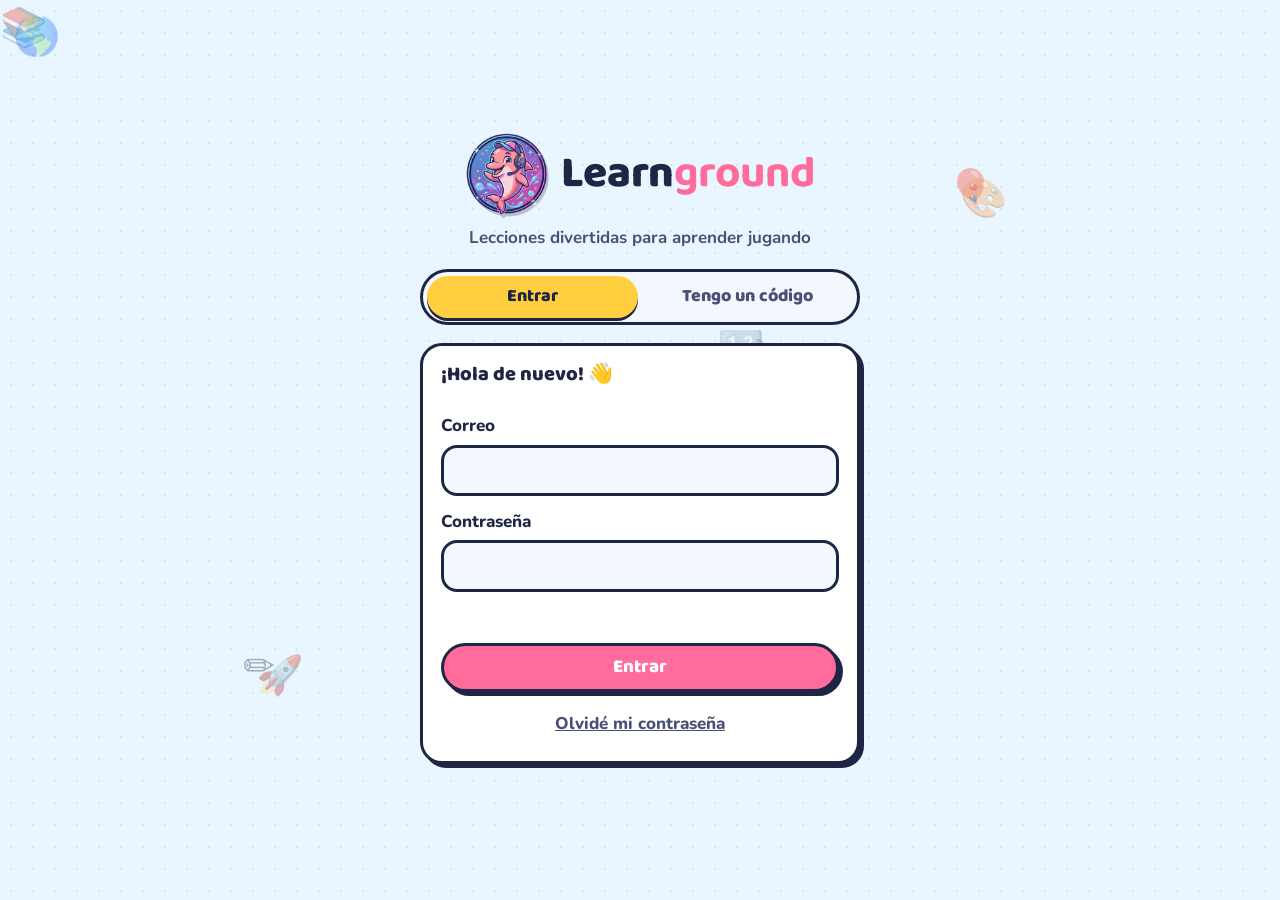
==== commit 9a4e154b: "Nuevo nombre: Learnground (antes Tareki) - Nombre en logo, menú, título, app instalada, avisos, mens" ====
--- a/public/index.html
+++ b/public/index.html
@@ -3,12 +3,12 @@
 <head>
   <meta charset="utf-8">
   <meta name="viewport" content="width=device-width, initial-scale=1, viewport-fit=cover">
-  <title>Tareki</title>
+  <title>Learnground</title>
   <meta name="description" content="Lecciones divertidas para aprender jugando.">
   <meta name="theme-color" content="#eaf6ff">
   <meta name="apple-mobile-web-app-capable" content="yes">
   <meta name="mobile-web-app-capable" content="yes">
-  <meta name="apple-mobile-web-app-title" content="Tareki">
+  <meta name="apple-mobile-web-app-title" content="Learnground">
   <meta name="robots" content="noindex">
   <link rel="manifest" href="manifest.webmanifest">
   <link rel="icon" href="icons/favicon-64.png" type="image/png">
@@ -26,7 +26,7 @@
   <div class="hoja-fondo" id="hojaFondo" hidden></div>
   <section class="hoja" id="hoja" role="dialog" aria-modal="true" hidden></section>
   <div class="toast" id="toast" role="status" aria-live="polite" hidden></div>
-  <noscript><p style="padding:24px">Tareki necesita JavaScript para funcionar.</p></noscript>
+  <noscript><p style="padding:24px">Learnground necesita JavaScript para funcionar.</p></noscript>
   <script src="js/vendor/supabase.js"></script>
   <script type="module" src="js/main.js"></script>
 </body>
--- a/public/css/tareki.css
+++ b/public/css/tareki.css
@@ -1,5 +1,5 @@
 /* =============================================================================
-   tareki.css — Estilo de Tareki (mismo lenguaje visual de las lecciones:
+   tareki.css — Estilo de Learnground (mismo lenguaje visual de las lecciones:
    bordes gruesos, sombras sólidas, colores vivos, Baloo 2 + Nunito).
    Celular: una columna y menú abajo. Computador (≥ 900 px): menú lateral y
    tableros de varias columnas.
@@ -659,3 +659,8 @@
 .visor .cargando img.lulo-buho { width: 120px; height: 120px; animation: flotarSuave 1.6s ease-in-out infinite; }
 .vista-notif .vn-ico { background: none; overflow: hidden; }
 .vista-notif .vn-ico img { width: 38px; height: 38px; }
+
+/* Nombre "Learnground": que quepa en pantallas pequeñas */
+.ingreso .marca-nombre { font-size: clamp(1.9em, 9vw, 2.6em); }
+.cabecera .marca-nombre { font-size: clamp(1.25em, 6vw, 1.7em); }
+@media (min-width: 900px) { .menu .menu-marca { gap: 8px; margin: 0 4px 16px; } .menu .menu-marca .marca-nombre { font-size: 1.32em; } .menu .menu-marca img.marca-logo { width: 40px; height: 40px; } }
